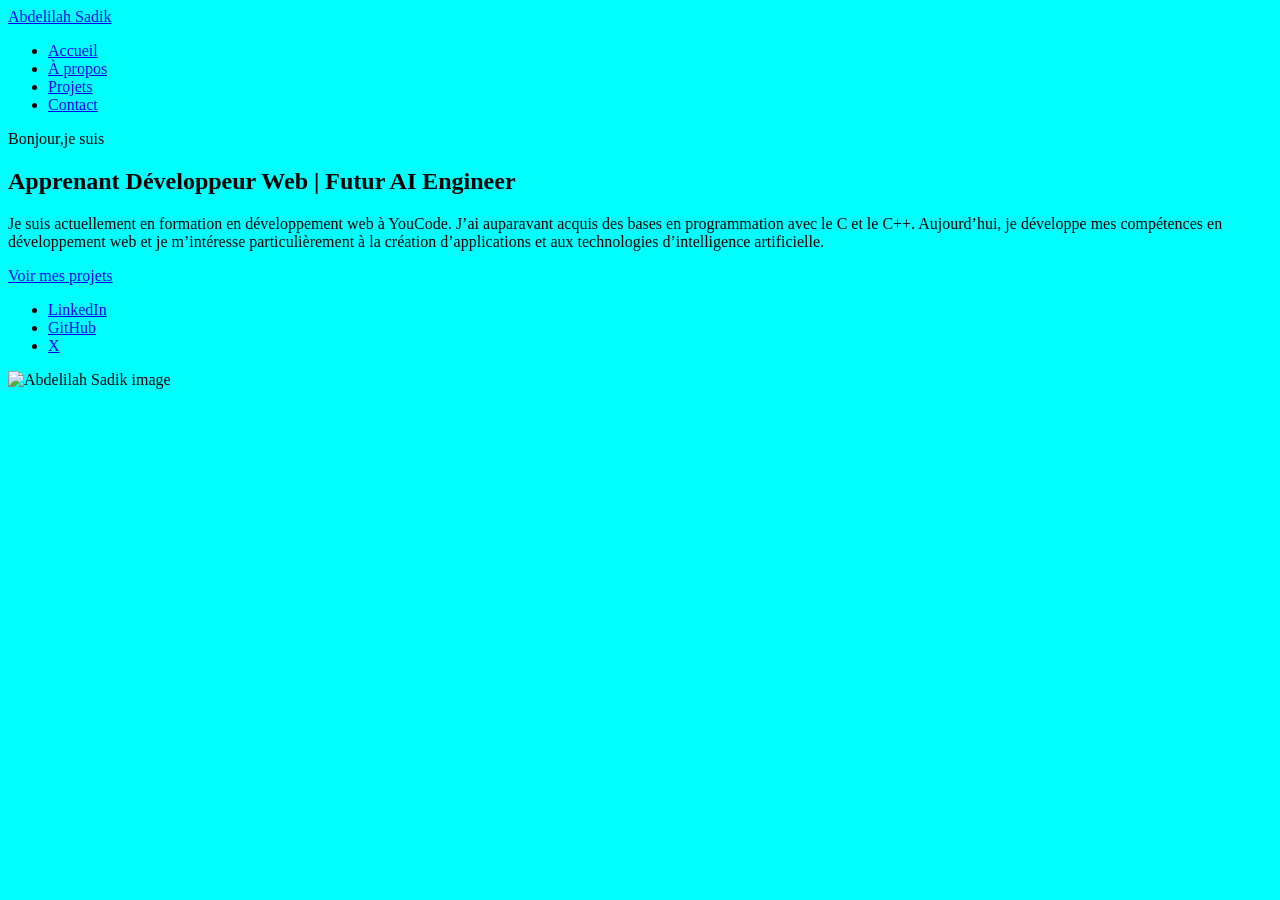
==== portfolio/index.html @ 769312db "new update" ====
<!DOCTYPE html>
<html lang="fr">

<head>
    <meta charset="UTF-8">
    <meta name="viewport" content="width=device-width, initial-scale=1.0">

    <meta name="description" content="Portfolio d'Abdelilah Sadik, apprenant développeur web et futur AI Engineer.">

    <title>Abdelilah Sadik — Portfolio</title>

    <link rel="preconnect" href="https://fonts.googleapis.com">
    <link rel="preconnect" href="https://fonts.gstatic.com" crossorigin>

    <link href="https://fonts.googleapis.com/css2?family=Inter:wght@400;600;700&display=swap" rel="stylesheet">

    <link rel="stylesheet" href="../css/style.css">
</head>

<body>
    <!-- ========== header ========== -->
    <header class="en-tete">
        <div class="conteneur">
            <a class="logo" href="index.html">Abdelilah Sadik</a>
            <nav aria-label="Navigation principale">
                <ul class="menu">
                    <li><a href="index.html">Accueil</a></li>
                    <li><a href="a-propos.html">À propos</a></li>
                    <li><a href="projets.html">Projets</a></li>
                    <li><a href="contact.html">Contact</a></li>
                </ul>
            </nav>
        </div>
    </header>
    <!-- ========== hero section ========== -->
    <main>
        <section class="hero">
            <div class="conteneur">
                <div class="hero__contenu">
                    <div class="hero__text">
                        <p class="surtitre"> Bonjour,je suis</p>
                        <h1>
                            Apprenant Développeur Web | Futur AI Engineer
                        </h1>
                        <p class="hero__description">
                            Je suis actuellement en formation en développement web à YouCode.
                            J’ai auparavant acquis des bases en programmation avec le C et le C++.
                            Aujourd’hui, je développe mes compétences en développement web
                            et je m’intéresse particulièrement à la création d’applications
                            et aux technologies d’intelligence artificielle.
                        </p>
                        <a class="bouton" href="projets.html">Voir mes projets</a>
                    </div>
                    <ul class="reseaux">
                        <li><a class="reseaux__lien" href="#" aria-label="LinkedIn">LinkedIn</a></li>
                        <li><a class="reseaux__lien" href="#" aria-label="GitHub">GitHub</a></li>
                        <li><a class="reseaux__lien" href="#" aria-label="X">X</a></li>
                    </ul>

                </div>
                <img class="hero__photo" src="images/avatar.svg" alt="Abdelilah Sadik image">

            </div>
        </section>
    </main>
</body>
---- css/style.css ----
body {
    background-color: cyan;
}
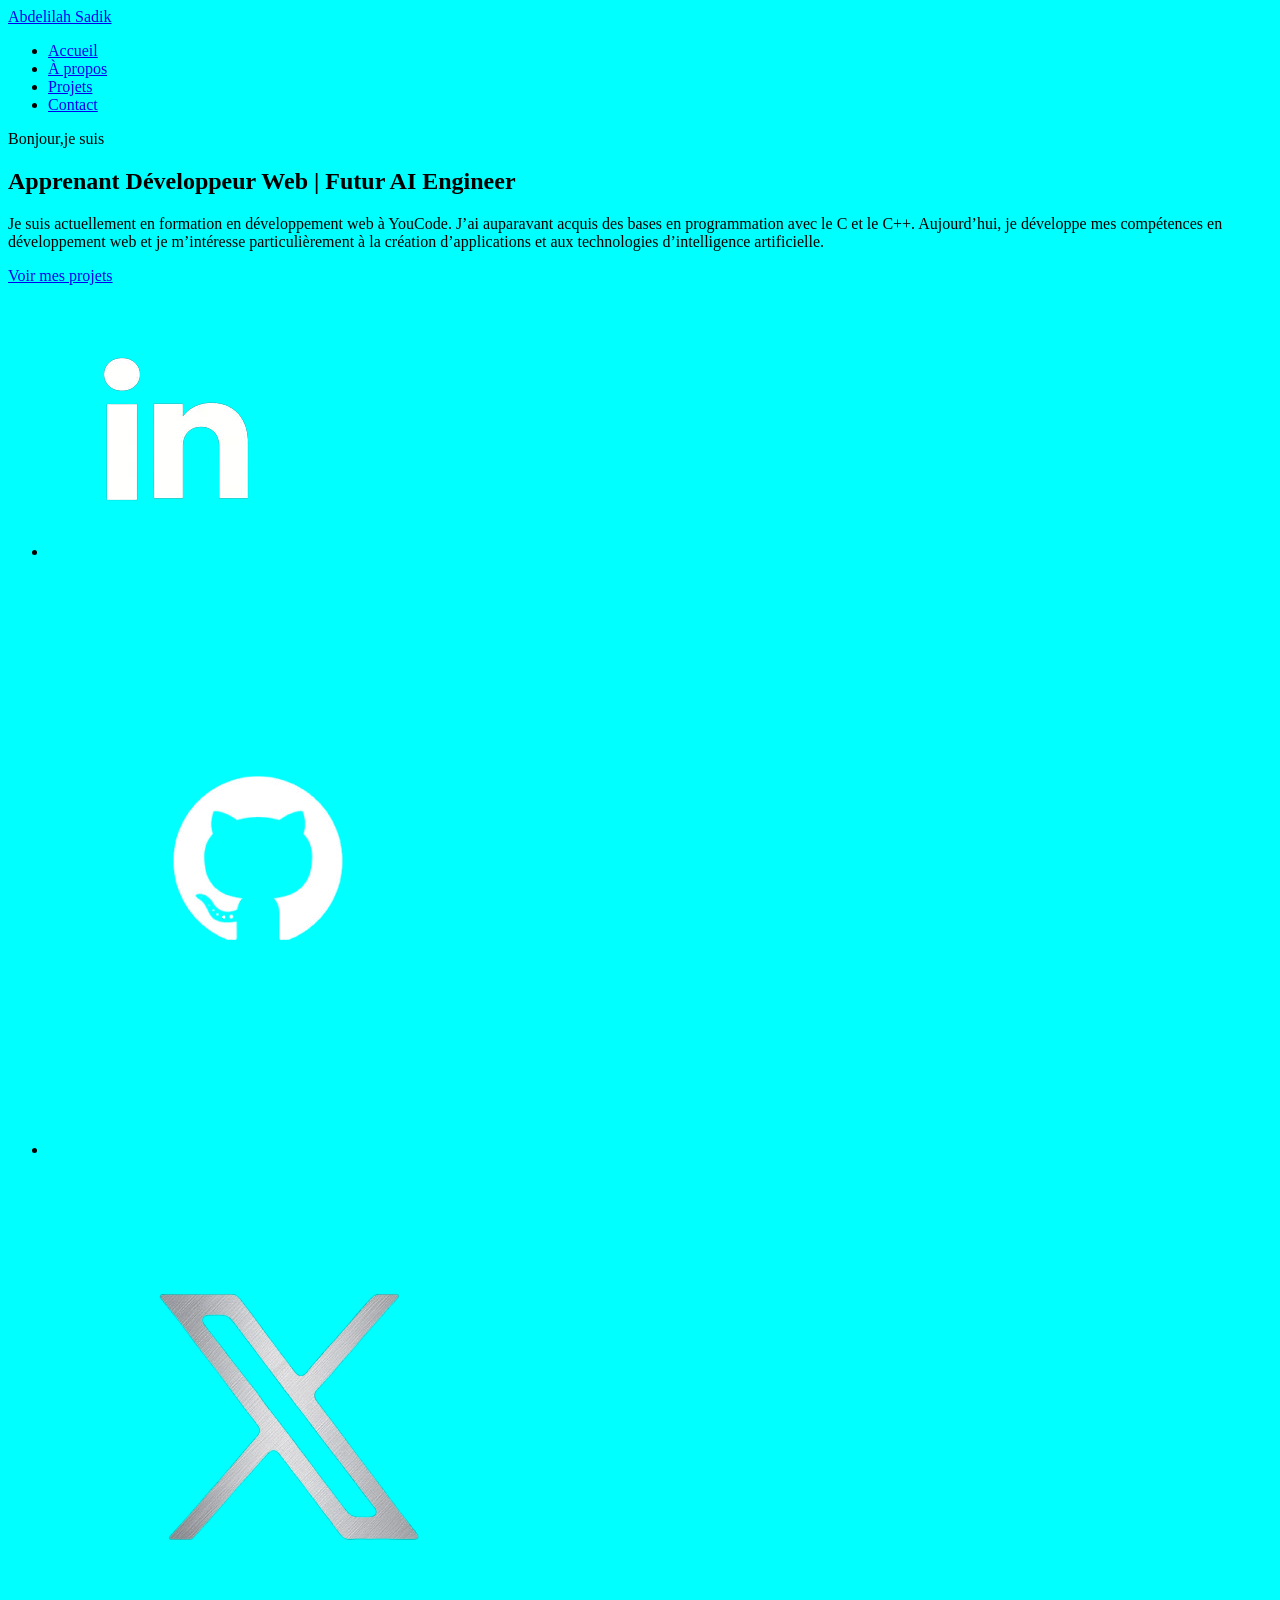
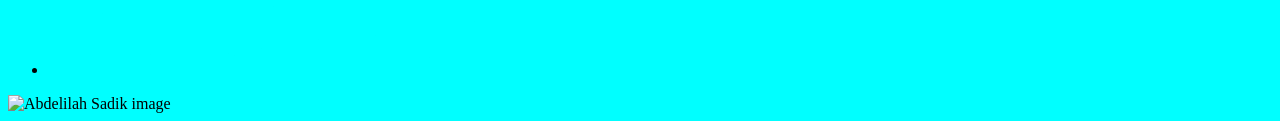
==== commit 65c4c1cc: "projets page html" ====
--- a/portfolio/index.html
+++ b/portfolio/index.html
@@ -52,9 +52,16 @@
                         <a class="bouton" href="projets.html">Voir mes projets</a>
                     </div>
                     <ul class="reseaux">
-                        <li><a class="reseaux__lien" href="#" aria-label="LinkedIn">LinkedIn</a></li>
-                        <li><a class="reseaux__lien" href="#" aria-label="GitHub">GitHub</a></li>
-                        <li><a class="reseaux__lien" href="#" aria-label="X">X</a></li>
+                        <li><a href="#" aria-label="LinkedIn">
+                                <img src="../images/7136971-removebg-preview.png" alt="">
+                            </a></li>
+                        <li><a href="#" aria-label="GitHub">
+                                <img src="../images/ccaa09637389a530ddffc288a41b0895-removebg-preview.png" alt="">
+                            </a></li>
+                        <li><a href="#" aria-label="X">
+                                <img src="../images/da9cc1f2e152683ddba2240817404977-removebg-preview.png" alt="">
+                            </a></li>
+
                     </ul>
 
                 </div>
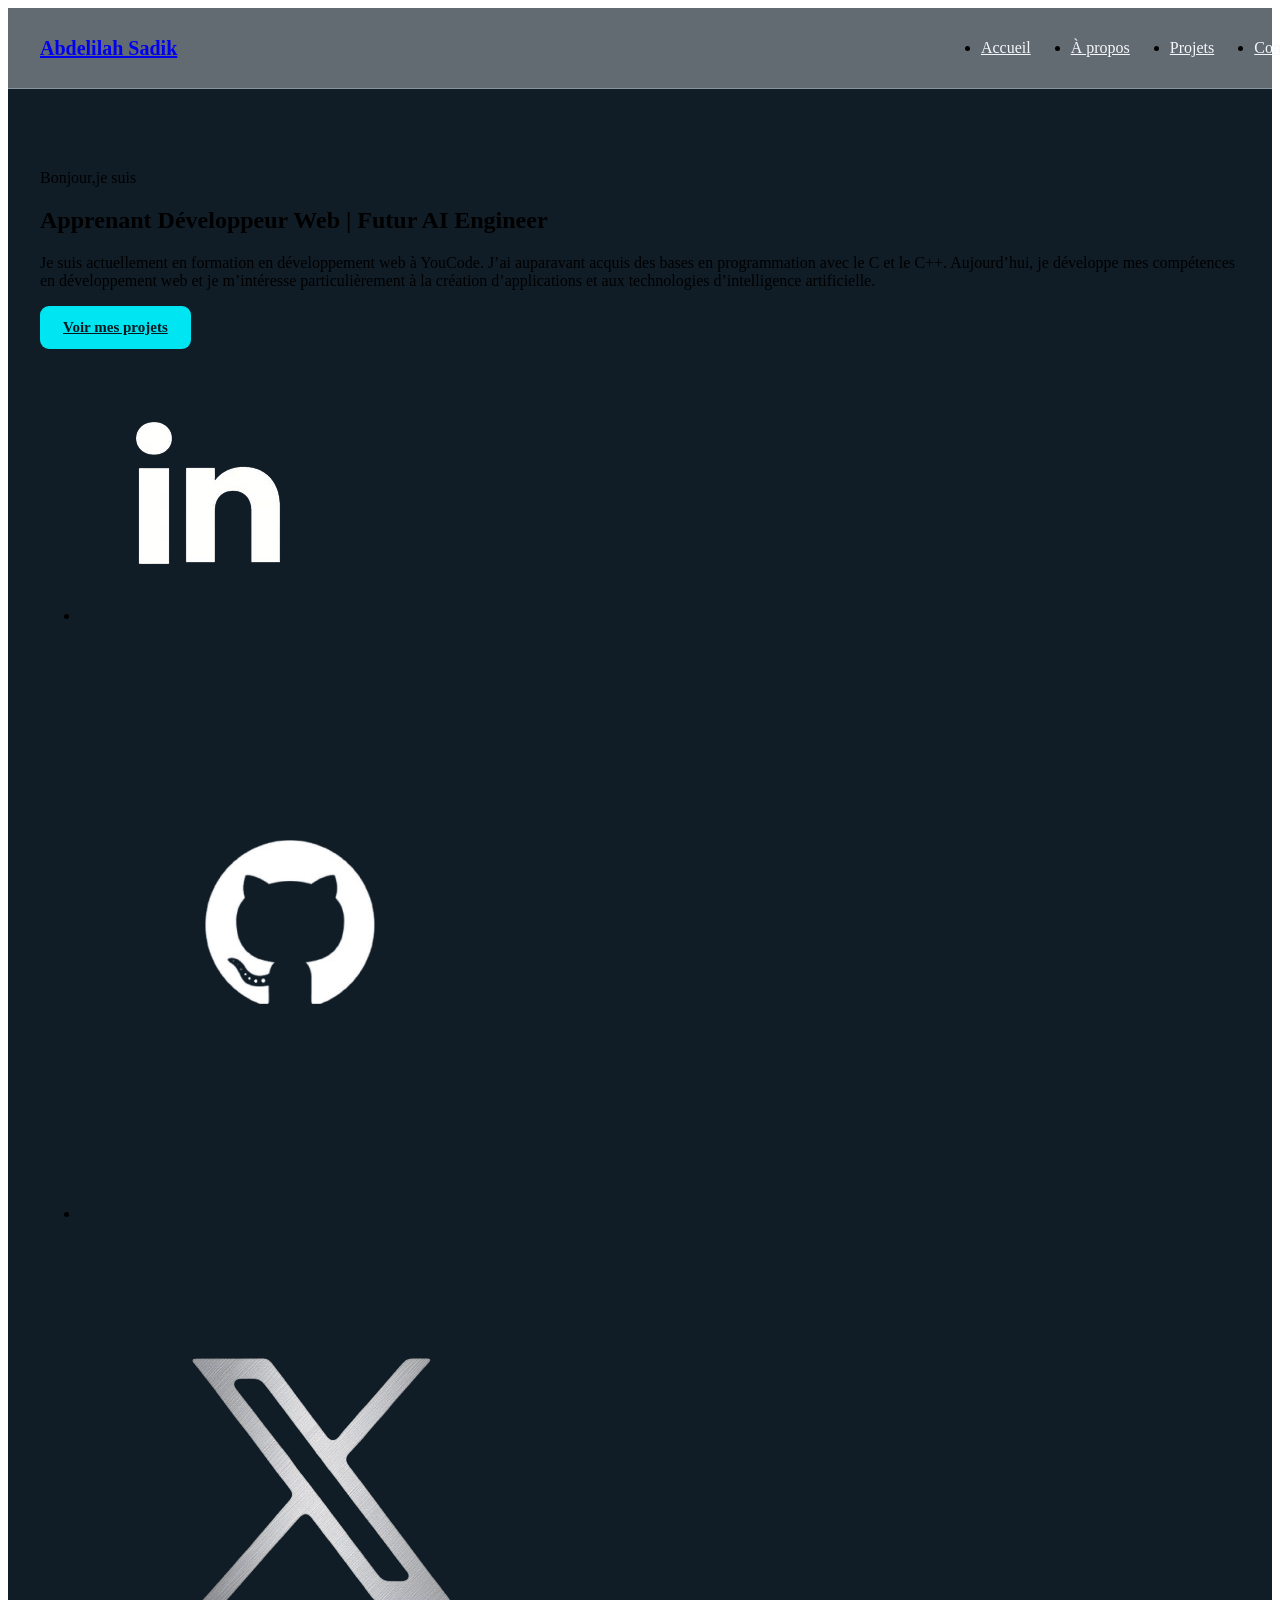
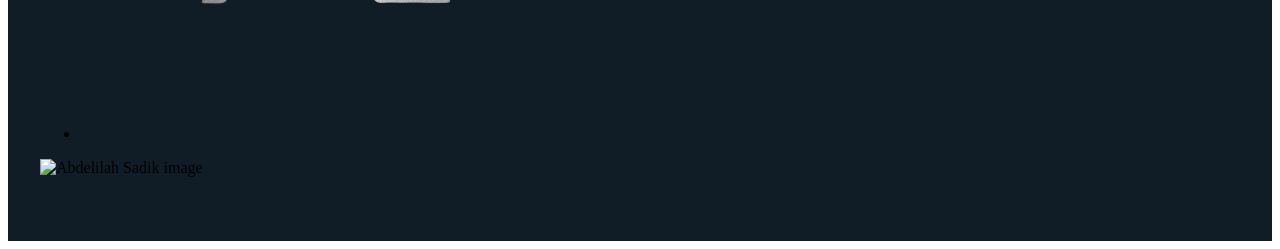
==== commit ed6e002a: "add contact.html" ====
--- a/portfolio/index.html
+++ b/portfolio/index.html
@@ -52,20 +52,20 @@
                         <a class="bouton" href="projets.html">Voir mes projets</a>
                     </div>
                     <ul class="reseaux">
-                        <li><a href="#" aria-label="LinkedIn">
+                        <li><a href="https://www.linkedin.com/in/abdelilah-sadik-879931271/?isSelfProfile=true" aria-label="LinkedIn">
                                 <img src="../images/7136971-removebg-preview.png" alt="">
                             </a></li>
-                        <li><a href="#" aria-label="GitHub">
+                        <li><a href="https://github.com/ZIDROXE?tab=repositories" aria-label="GitHub">
                                 <img src="../images/ccaa09637389a530ddffc288a41b0895-removebg-preview.png" alt="">
                             </a></li>
-                        <li><a href="#" aria-label="X">
+                        <li><a href="https://x.com/AbdelilaheSadik" aria-label="X">
                                 <img src="../images/da9cc1f2e152683ddba2240817404977-removebg-preview.png" alt="">
                             </a></li>
 
                     </ul>
 
                 </div>
-                <img class="hero__photo" src="images/avatar.svg" alt="Abdelilah Sadik image">
+                <img class="hero__photo" src="../images/Professional Headshot in Suit (1).png" alt="Abdelilah Sadik image">
 
             </div>
         </section>
--- a/css/style.css
+++ b/css/style.css
@@ -1,3 +1,215 @@
+
+/* =========================================
+   1. VARIABLES
+========================================= */
+
+:root {
+    --couleur-fond: #101d27;
+    --couleur-fond-clair: #20252f;
+    --couleur-carte: rgba(20, 35, 47, 0.82);
+    --couleur-texte: #f5f7fa;
+    --couleur-texte-doux: #c5d2df;
+    --couleur-principale: #00e5f2;
+    --couleur-bordure: #244454;
+
+    --police: "Inter", Arial, sans-serif;
+
+    --largeur-max: 1440px;
+    --rayon: 14px;
+}
+
+
+/* =========================================
+   2. RESET AND GLOBAL STYLES
+========================================= 
+
+*{
+    box-sizing: border-box;
+}
+
+html {
+    scroll-behavior: smooth;
+}
+
 body {
-    background-color: cyan;
-}+    margin: 0;
+    font-family: var(--police);
+    font-size: 16px;
+    line-height: 1.6;
+    color: var(--couleur-texte);
+    background-color: var(--couleur-fond);
+}
+
+h1,
+h2,
+h3,
+p {
+    margin-top: 0;
+}
+
+h1,
+h2,
+h3 {
+    line-height: 1.2;
+}
+
+p {
+    margin-bottom: 0;
+}
+
+ul {
+    margin: 0;
+    padding: 0;
+    list-style: none;
+}
+
+img {
+    display: block;
+    max-width: 100%;
+}
+
+a {
+    color: inherit;
+    text-decoration: none;
+}
+
+button,
+input,
+textarea {
+    font: inherit;
+}
+
+button,
+a {
+    -webkit-tap-highlight-color: transparent;
+}
+
+a:focus-visible,
+button:focus-visible,
+input:focus-visible,
+textarea:focus-visible {
+    outline: 3px solid var(--couleur-principale);
+    outline-offset: 4px;
+}
+
+
+/* =========================================
+   3. SHARED CONTAINER
+========================================= */
+
+.conteneur {
+    width: 100%;
+    max-width: var(--largeur-max);
+    margin: 0 auto;
+    padding: 0 32px;
+}
+
+
+/* =========================================
+   4. HEADER AND NAVIGATION
+========================================= */
+
+.en-tete {
+    position: relative;
+    z-index: 10;
+    border-bottom: 1px solid rgba(197, 210, 223, 0.4);
+    background-color: rgba(16, 29, 39, 0.65);
+}
+
+.en-tete__contenu,
+.en-tete .conteneur {
+    display: flex;
+    justify-content: space-between;
+    align-items: center;
+    gap: 24px;
+    min-height: 80px;
+}
+
+.logo {
+    flex-shrink: 0;
+    font-size: 20px;
+    font-weight: 700;
+}
+
+.menu {
+    display: flex;
+    align-items: center;
+    gap: 40px;
+}
+
+.menu a {
+    position: relative;
+    display: inline-block;
+    padding: 8px 0;
+    color: var(--couleur-texte);
+    transition: color 0.2s ease;
+}
+
+.menu a:hover,
+.menu a.active {
+    color: var(--couleur-principale);
+}
+
+.menu a.active::after {
+    position: absolute;
+    right: 0;
+    bottom: 0;
+    left: 0;
+    height: 2px;
+    background-color: var(--couleur-principale);
+    content: "";
+}
+
+
+/* =========================================
+   5. SHARED BUTTONS AND LINKS
+========================================= */
+
+.bouton {
+    display: inline-flex;
+    justify-content: center;
+    align-items: center;
+    gap: 10px;
+    padding: 12px 22px;
+    border: 1px solid transparent;
+    border-radius: 9px;
+    background-color: var(--couleur-principale);
+    color: #071820;
+    font-size: 15px;
+    font-weight: 700;
+    text-align: center;
+    cursor: pointer;
+    transition:
+        transform 0.2s ease,
+        box-shadow 0.2s ease;
+}
+
+.bouton:hover {
+    transform: translateY(-2px);
+    box-shadow: 0 5px 20px rgba(0, 229, 242, 0.2);
+}
+
+.lien {
+    color: var(--couleur-texte);
+    font-weight: 600;
+    transition: color 0.2s ease;
+}
+
+.lien:hover {
+    color: var(--couleur-principale);
+}
+
+
+/* =========================================
+   6. HOME PAGE — HERO
+========================================= */
+
+.hero {
+    display: flex;
+    align-items: center;
+    min-height: 600px;
+    padding: 64px 0;
+    background-color: var(--couleur-fond);
+}
+
+
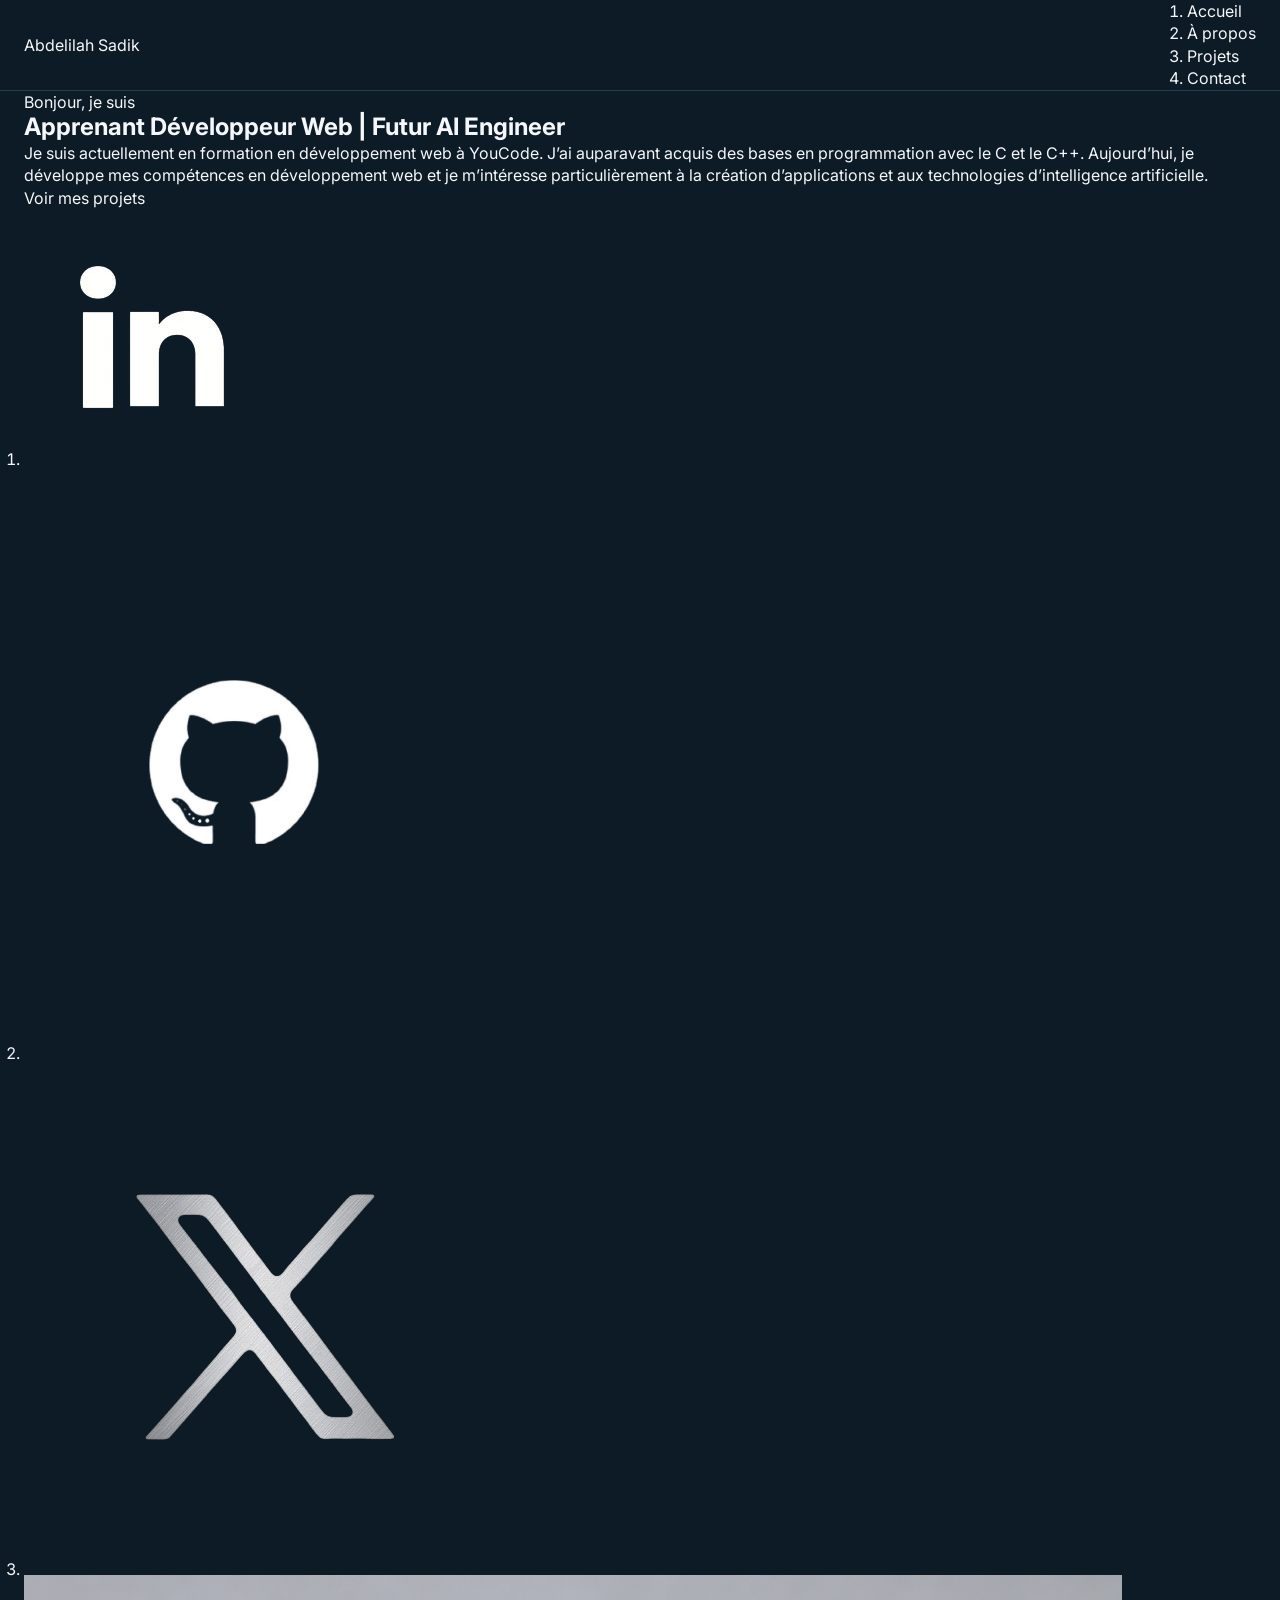
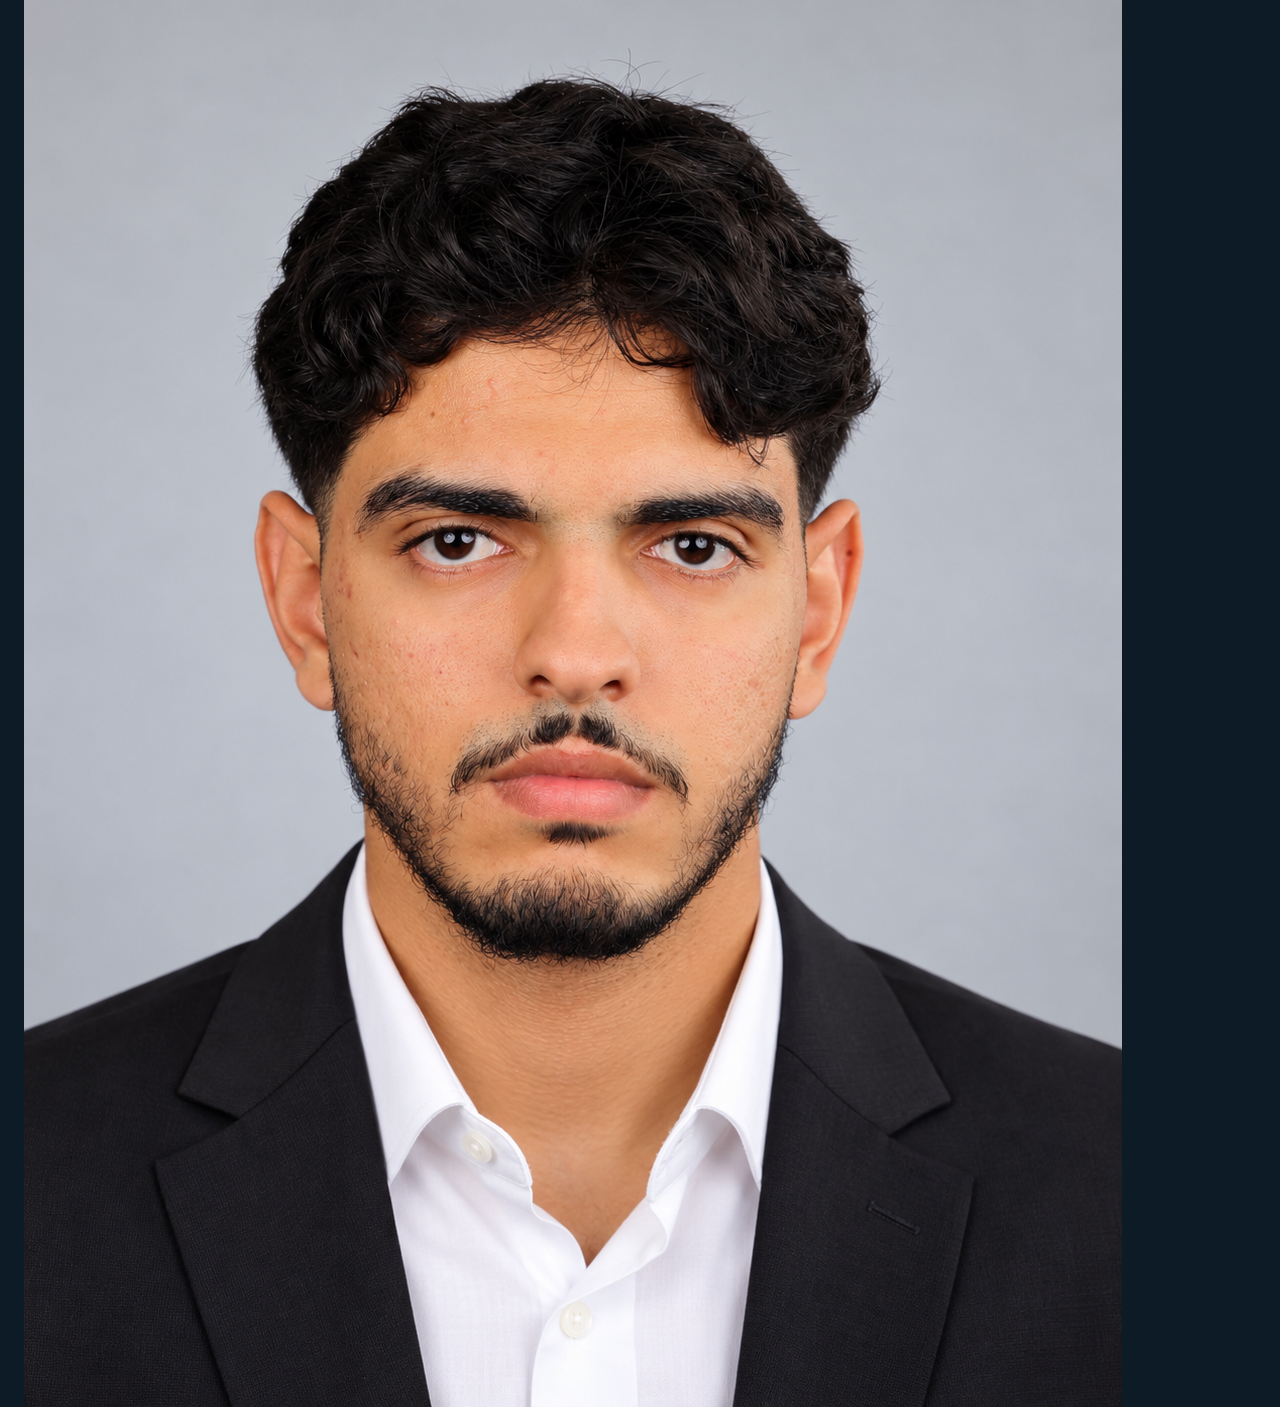
==== commit cab13e57: "add css style to base style and header and  navigation" ====
--- a/portfolio/index.html
+++ b/portfolio/index.html
@@ -38,7 +38,7 @@
             <div class="conteneur">
                 <div class="hero__contenu">
                     <div class="hero__text">
-                        <p class="surtitre"> Bonjour,je suis</p>
+                        <p class="surtitre"> Bonjour, je suis</p>
                         <h1>
                             Apprenant Développeur Web | Futur AI Engineer
                         </h1>
--- a/css/style.css
+++ b/css/style.css
@@ -1,76 +1,64 @@
-
-/* =========================================
+/* =================================
    1. VARIABLES
-========================================= */
+   ================================= */
 
 :root {
-    --couleur-fond: #101d27;
-    --couleur-fond-clair: #20252f;
-    --couleur-carte: rgba(20, 35, 47, 0.82);
-    --couleur-texte: #f5f7fa;
-    --couleur-texte-doux: #c5d2df;
-    --couleur-principale: #00e5f2;
-    --couleur-bordure: #244454;
+    --couleur-fond: #0d1b26;
+    --couleur-fond-carte: #102330;
+    --couleur-texte: #f5f7fb;
+    --couleur-texte-doux: #c5d3e2;
+    --couleur-principale: #00d9e8;
+    --couleur-bordure: #214151;
 
     --police: "Inter", Arial, sans-serif;
 
-    --largeur-max: 1440px;
+    --largeur-max: 1300px;
     --rayon: 14px;
 }
 
-
-/* =========================================
-   2. RESET AND GLOBAL STYLES
-========================================= 
-
-*{
+/* =================================
+   2. BASE STYLES
+   ================================= */
+* {
     box-sizing: border-box;
-}
-
-html {
-    scroll-behavior: smooth;
 }
 
 body {
     margin: 0;
     font-family: var(--police);
     font-size: 16px;
-    line-height: 1.6;
+    line-height: 1.4;
     color: var(--couleur-texte);
     background-color: var(--couleur-fond);
 }
 
 h1,
 h2,
-h3,
-p {
-    margin-top: 0;
-}
+h3 {
+    margin: 0;
+    line-height: 1.2;
 
-h1,
-h2,
-h3 {
-    line-height: 1.2;
 }
 
 p {
-    margin-bottom: 0;
+    margin: 0
 }
 
 ul {
     margin: 0;
     padding: 0;
-    list-style: none;
-}
-
-img {
-    display: block;
-    max-width: 100%;
+    list-style: nom;
 }
 
 a {
     color: inherit;
     text-decoration: none;
+}
+
+
+img {
+    display: block;
+    max-width: 100%;
 }
 
 button,
@@ -79,137 +67,21 @@
     font: inherit;
 }
 
-button,
-a {
-    -webkit-tap-highlight-color: transparent;
-}
-
-a:focus-visible,
-button:focus-visible,
-input:focus-visible,
-textarea:focus-visible {
-    outline: 3px solid var(--couleur-principale);
-    outline-offset: 4px;
-}
-
-
-/* =========================================
-   3. SHARED CONTAINER
-========================================= */
-
 .conteneur {
     width: 100%;
     max-width: var(--largeur-max);
     margin: 0 auto;
-    padding: 0 32px;
+    padding: 0 24px;
 }
-
-
-/* =========================================
-   4. HEADER AND NAVIGATION
-========================================= */
-
-.en-tete {
-    position: relative;
-    z-index: 10;
-    border-bottom: 1px solid rgba(197, 210, 223, 0.4);
-    background-color: rgba(16, 29, 39, 0.65);
+/* =================================
+   3. HEADER ET NAVIGATION
+   ================================= */
+.en-tete{
+    border-bottom: 1px solid var(--couleur-bordure)
 }
-
-.en-tete__contenu,
-.en-tete .conteneur {
-    display: flex;
+.en-tete .conteneur{
+    display:flex;
     justify-content: space-between;
     align-items: center;
-    gap: 24px;
-    min-height: 80px;
-}
-
-.logo {
-    flex-shrink: 0;
-    font-size: 20px;
-    font-weight: 700;
-}
-
-.menu {
-    display: flex;
-    align-items: center;
-    gap: 40px;
-}
-
-.menu a {
-    position: relative;
-    display: inline-block;
-    padding: 8px 0;
-    color: var(--couleur-texte);
-    transition: color 0.2s ease;
-}
-
-.menu a:hover,
-.menu a.active {
-    color: var(--couleur-principale);
-}
-
-.menu a.active::after {
-    position: absolute;
-    right: 0;
-    bottom: 0;
-    left: 0;
-    height: 2px;
-    background-color: var(--couleur-principale);
-    content: "";
-}
-
-
-/* =========================================
-   5. SHARED BUTTONS AND LINKS
-========================================= */
-
-.bouton {
-    display: inline-flex;
-    justify-content: center;
-    align-items: center;
-    gap: 10px;
-    padding: 12px 22px;
-    border: 1px solid transparent;
-    border-radius: 9px;
-    background-color: var(--couleur-principale);
-    color: #071820;
-    font-size: 15px;
-    font-weight: 700;
-    text-align: center;
-    cursor: pointer;
-    transition:
-        transform 0.2s ease,
-        box-shadow 0.2s ease;
-}
-
-.bouton:hover {
-    transform: translateY(-2px);
-    box-shadow: 0 5px 20px rgba(0, 229, 242, 0.2);
-}
-
-.lien {
-    color: var(--couleur-texte);
-    font-weight: 600;
-    transition: color 0.2s ease;
-}
-
-.lien:hover {
-    color: var(--couleur-principale);
-}
-
-
-/* =========================================
-   6. HOME PAGE — HERO
-========================================= */
-
-.hero {
-    display: flex;
-    align-items: center;
-    min-height: 600px;
-    padding: 64px 0;
-    background-color: var(--couleur-fond);
-}
-
-
+    min-height:72px;
+}
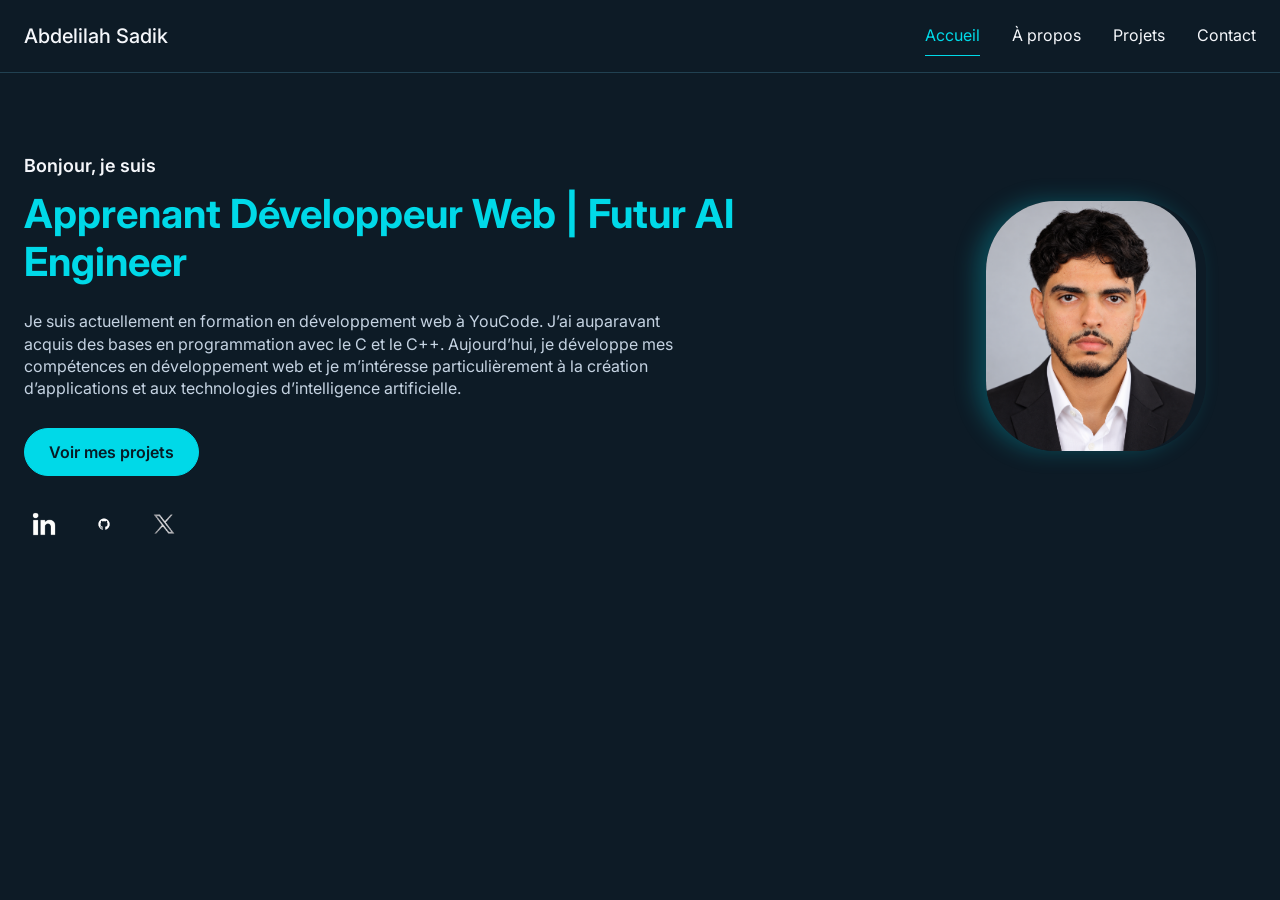
==== commit ca3ece93: "complete css (a propos et project et cantact pages" ====
--- a/portfolio/index.html
+++ b/portfolio/index.html
@@ -1,22 +1,16 @@
+
 <!DOCTYPE html>
 <html lang="fr">
-
 <head>
     <meta charset="UTF-8">
     <meta name="viewport" content="width=device-width, initial-scale=1.0">
-
     <meta name="description" content="Portfolio d'Abdelilah Sadik, apprenant développeur web et futur AI Engineer.">
-
     <title>Abdelilah Sadik — Portfolio</title>
-
     <link rel="preconnect" href="https://fonts.googleapis.com">
     <link rel="preconnect" href="https://fonts.gstatic.com" crossorigin>
-
     <link href="https://fonts.googleapis.com/css2?family=Inter:wght@400;600;700&display=swap" rel="stylesheet">
-
     <link rel="stylesheet" href="../css/style.css">
 </head>
-
 <body>
     <!-- ========== header ========== -->
     <header class="en-tete">
@@ -24,7 +18,7 @@
             <a class="logo" href="index.html">Abdelilah Sadik</a>
             <nav aria-label="Navigation principale">
                 <ul class="menu">
-                    <li><a href="index.html">Accueil</a></li>
+                    <li><a href="index.html" aria-current="page">Accueil</a></li>
                     <li><a href="a-propos.html">À propos</a></li>
                     <li><a href="projets.html">Projets</a></li>
                     <li><a href="contact.html">Contact</a></li>
@@ -32,16 +26,15 @@
             </nav>
         </div>
     </header>
+
     <!-- ========== hero section ========== -->
     <main>
         <section class="hero">
             <div class="conteneur">
                 <div class="hero__contenu">
                     <div class="hero__text">
-                        <p class="surtitre"> Bonjour, je suis</p>
-                        <h1>
-                            Apprenant Développeur Web | Futur AI Engineer
-                        </h1>
+                        <p class="surtitre">Bonjour, je suis</p>
+                        <h1>Apprenant Développeur Web | Futur AI Engineer</h1>
                         <p class="hero__description">
                             Je suis actuellement en formation en développement web à YouCode.
                             J’ai auparavant acquis des bases en programmation avec le C et le C++.
@@ -50,24 +43,22 @@
                             et aux technologies d’intelligence artificielle.
                         </p>
                         <a class="bouton" href="projets.html">Voir mes projets</a>
-                    </div>
-                    <ul class="reseaux">
-                        <li><a href="https://www.linkedin.com/in/abdelilah-sadik-879931271/?isSelfProfile=true" aria-label="LinkedIn">
+                        <ul class="reseaux">
+                            <li><a href="https://www.linkedin.com/in/abdelilah-sadik-879931271/?isSelfProfile=true" aria-label="LinkedIn">
                                 <img src="../images/7136971-removebg-preview.png" alt="">
                             </a></li>
-                        <li><a href="https://github.com/ZIDROXE?tab=repositories" aria-label="GitHub">
+                            <li><a href="https://github.com/ZIDROXE?tab=repositories" aria-label="GitHub">
                                 <img src="../images/ccaa09637389a530ddffc288a41b0895-removebg-preview.png" alt="">
                             </a></li>
-                        <li><a href="https://x.com/AbdelilaheSadik" aria-label="X">
+                            <li><a href="https://x.com/AbdelilaheSadik" aria-label="X">
                                 <img src="../images/da9cc1f2e152683ddba2240817404977-removebg-preview.png" alt="">
                             </a></li>
-
-                    </ul>
-
+                        </ul>
+                    </div>
+                    <img class="hero__photo" src="../images/Professional Headshot in Suit (1).png" alt="Abdelilah Sadik image" width="280" height="280">
                 </div>
-                <img class="hero__photo" src="../images/Professional Headshot in Suit (1).png" alt="Abdelilah Sadik image">
-
             </div>
         </section>
     </main>
-</body>+</body>
+</html>
--- a/css/style.css
+++ b/css/style.css
@@ -13,7 +13,7 @@
     --police: "Inter", Arial, sans-serif;
 
     --largeur-max: 1300px;
-    --rayon: 14px;
+    --rayon: 45px;
 }
 
 /* =================================
@@ -84,4 +84,737 @@
     justify-content: space-between;
     align-items: center;
     min-height:72px;
-}+    gap:24px;
+}
+.logo {
+    font-size: 20px;
+    font-weight: 500;
+    white-space: nowrap;
+}
+.menu {
+    display: flex;
+    align-items: center;
+    gap: 32px;
+    list-style:none;
+}
+
+.menu a {
+    display: inline-block;
+    padding: 8px 0;
+    border-bottom: 1.5px solid transparent;
+    font-size: 16px;
+    color: var(--couleur-texte);
+}
+
+.menu a[aria-current="page"] {
+    color: var(--couleur-principale);
+    border-bottom-color: var(--couleur-principale);
+}
+
+/* =================================
+   4. PAGE ACCUEIL — HERO
+   ================================= */
+
+.hero {
+    margin: 80px 0;
+}
+
+.hero__contenu {
+    display: flex;
+    justify-content: space-between;
+    align-items: center;
+    gap: 32px;
+}
+
+.hero__text {
+    flex: 1;
+    min-width: 0;
+    max-width: 800px;
+}
+
+.hero__photo {
+    width: 220px;
+    height: 250px;
+    object-fit: cover;
+    border-radius: 70px;
+    box-shadow: -10px 0 22px rgba(0, 217, 232, 0.25);
+    margin-right:50px;
+    padding-right: 10px;
+    margin-bottom: 50px;
+}
+
+/* Texte de présentation */
+
+.surtitre {
+    margin-bottom: 12px;
+    font-size: 18px;
+    font-weight: 600;
+}
+
+.hero h1 {
+    margin-bottom: 24px;
+    font-size: 40px;
+    overflow-wrap: break-word;
+    color: var(--couleur-principale);
+}
+
+.hero__description {
+    max-width: 650px;
+    color: var(--couleur-texte-doux);
+}
+
+/* Bouton principal */
+
+.bouton {
+    display: inline-block;
+    margin-top: 28px;
+    padding: 12px 24px;
+    border: 1px solid var(--couleur-principale);
+    border-radius: 33px;
+    font-size: 16px;
+    font-weight: 600;
+    color: #071b25;
+    background-color: var(--couleur-principale);
+    text-align: center;
+}
+
+/* Réseaux sociaux */
+
+.hero .reseaux {
+    display: flex;
+    align-items: center;
+    gap: 20px;
+    margin-top: 28px;
+    padding: 0;
+    list-style: none;
+}
+
+.reseaux li {
+    list-style: none;
+}
+
+.reseaux a {
+    display: inline-flex;
+    align-items: center;
+}
+
+.reseaux img {
+    width: 40px;
+    height: 40px;
+    object-fit: contain;
+}
+
+/* =================================
+   5. PAGE À PROPOS
+   ================================= */
+
+/* Introduction */
+
+.about-intro {
+    padding: 50px 0 30px;
+    text-align: center;
+}
+
+.about-intro h1 {
+    margin-bottom: 12px;
+    font-size: 36px;
+}
+
+.about-intro p {
+    color: var(--couleur-texte-doux);
+}
+
+/* Parcours */
+
+.parcours {
+    padding: 30px 0;
+}
+
+.parcours__contenu {
+    display: flex;
+    align-items: center;
+    gap: 32px;
+}
+
+.parcours__photo {
+    width: 200px;
+    height: 200px;
+    object-fit: cover;
+    border-radius: 24px;
+}
+
+.parcours__texte {
+    flex: 1;
+    padding: 24px;
+    border: 1px solid var(--couleur-bordure);
+    border-radius: var(--rayon);
+    background-color: var(--couleur-fond-carte);
+}
+
+.parcours__titre {
+    margin-bottom: 16px;
+}
+
+.parcours__titre h2 {
+    font-size: 24px;
+}
+
+.parcours__icons img {
+    width: 28px;
+    height: 28px;
+    object-fit: contain;
+}
+
+.parcours__texte p {
+    margin-bottom: 12px;
+    color: var(--couleur-texte-doux);
+}
+
+/* Compétences */
+
+.competence {
+    padding: 40px 0;
+}
+
+.competence__titre {
+    margin-bottom: 30px;
+    text-align: center;
+}
+
+.competence__titre h2 {
+    margin-bottom: 10px;
+    font-size: 28px;
+}
+
+.competence__titre p {
+    color: var(--couleur-texte-doux);
+}
+
+.competence__titre img {
+    width: 36px;
+    height: 36px;
+    margin: 0 auto 12px;
+    object-fit: contain;
+}
+
+.competence_list {
+    display: flex;
+    justify-content: center;
+    align-items: center;
+    gap: 24px;
+}
+
+.competence_list li {
+    display: flex;
+    align-items: center;
+    justify-content: center;
+    width: 80px;
+    height: 80px;
+    border: 1px solid var(--couleur-bordure);
+    border-radius: 16px;
+    background-color: var(--couleur-fond-carte);
+}
+
+.competence_list img {
+    width: 48px;
+    height: 48px;
+    object-fit: contain;
+}
+
+/* Objectifs */
+
+.objectif {
+    margin: 30px 0 60px;
+    padding: 28px;
+    border: 1px solid var(--couleur-bordure);
+    border-radius: var(--rayon);
+    background-color: var(--couleur-fond-carte);
+}
+
+.objectif__titre {
+    margin-bottom: 16px;
+}
+
+.objectif__titre h2 {
+    font-size: 24px;
+}
+
+.objectif__icon img {
+    width: 32px;
+    height: 32px;
+    object-fit: contain;
+}
+
+.objectif p {
+    margin-bottom: 12px;
+    color: var(--couleur-texte-doux);
+}
+
+/* =================================
+   5. PAGE PROJETS
+   ================================= */
+
+/* Introduction */
+
+.projets-intro {
+    padding: 50px 0 40px;
+    text-align: center;
+}
+
+.projets-intro__badge {
+    display: inline-block;
+    margin-bottom: 16px;
+    padding: 6px 16px;
+    border: 1px solid var(--couleur-bordure);
+    border-radius: 24px;
+    color: var(--couleur-principale);
+}
+
+.projets-intro h1 {
+    margin-bottom: 16px;
+    font-size: 42px;
+}
+
+.projets-intro p {
+    max-width: 650px;
+    margin: 0 auto;
+    color: var(--couleur-texte-doux);
+}
+
+/* Liste des projets */
+
+.projets-section {
+    padding: 20px 0 60px;
+}
+
+.projets__liste {
+    display: grid;
+    grid-template-columns: repeat(2, minmax(0, 1fr));
+    gap: 24px;
+}
+
+.projet {
+    display: flex;
+    align-items: center;
+    gap: 20px;
+    padding: 20px;
+    border: 1px solid var(--couleur-bordure);
+    border-radius: var(--rayon);
+    background-color: var(--couleur-fond-carte);
+}
+
+.projet__image {
+    width: 45%;
+    min-width: 0;
+    height: 200px;
+    object-fit: cover;
+    border-radius: 10px;
+}
+
+.projet__texte {
+    flex: 1;
+    min-width: 0;
+}
+
+.projet__texte h2 {
+    margin-bottom: 12px;
+    font-size: 22px;
+}
+
+.projet__texte p {
+    margin-bottom: 16px;
+    color: var(--couleur-texte-doux);
+}
+
+.technologies {
+    display: flex;
+    flex-wrap: wrap;
+    gap: 8px;
+    margin-bottom: 20px;
+}
+
+.technologies li {
+    padding: 5px 10px;
+    border-radius: 20px;
+    font-size: 13px;
+    background-color: #1b3949;
+    color: var(--couleur-texte);
+    list-style: none;
+   
+}
+
+.projet__texte .bouton {
+    margin-top: 0;
+    margin-right: 8px;
+}
+
+.projet__texte .lien {
+    display: inline-flex;
+    align-items: center;
+    gap: 8px;
+    color: var(--couleur-texte);
+}
+
+.projet__texte .lien img {
+    width: 30px;
+    height: 30px;
+    object-fit: contain;
+}
+
+
+/* =================================
+   6. PAGE À PROPOS
+   ================================= */
+
+/* Introduction */
+
+.about-intro {
+    padding: 50px 0 30px;
+    text-align: center;
+}
+
+.about-intro h1 {
+    margin-bottom: 12px;
+    font-size: 36px;
+}
+
+.about-intro p {
+    color: var(--couleur-texte-doux);
+}
+
+/* Parcours */
+
+.parcours {
+    padding: 30px 0;
+}
+
+.parcours__contenu {
+    display: flex;
+    align-items: center;
+    gap: 32px;
+}
+
+.parcours__photo {
+    width: 200px;
+    height: 200px;
+    object-fit: cover;
+    border-radius: 24px;
+}
+
+.parcours__texte {
+    flex: 1;
+    padding: 24px;
+    border: 1px solid var(--couleur-bordure);
+    border-radius: var(--rayon);
+    background-color: var(--couleur-fond-carte);
+}
+
+.parcours__titre {
+    margin-bottom: 16px;
+}
+
+.parcours__titre h2 {
+    font-size: 24px;
+}
+
+.parcours__icons img {
+    width: 28px;
+    height: 28px;
+    object-fit: contain;
+}
+
+.parcours__texte p {
+    margin-bottom: 12px;
+    color: var(--couleur-texte-doux);
+}
+
+/* Compétences */
+
+.competence {
+    padding: 40px 0;
+}
+
+.competence__titre {
+    margin-bottom: 30px;
+    text-align: center;
+}
+
+.competence__titre h2 {
+    margin-bottom: 10px;
+    font-size: 28px;
+}
+
+.competence__titre p {
+    color: var(--couleur-texte-doux);
+}
+
+.competence__titre img {
+    width: 36px;
+    height: 36px;
+    margin: 0 auto 12px;
+    object-fit: contain;
+}
+
+.competence_list {
+    display: flex;
+    justify-content: center;
+    align-items: center;
+    gap: 24px;
+}
+
+.competence_list li {
+    display: flex;
+    align-items: center;
+    justify-content: center;
+    width: 80px;
+    height: 80px;
+    border: 1px solid var(--couleur-bordure);
+    border-radius: 16px;
+    background-color: var(--couleur-fond-carte);
+}
+
+.competence_list img {
+    width: 48px;
+    height: 48px;
+    object-fit: contain;
+}
+
+/* Objectifs */
+
+.objectif {
+    margin: 30px 0 60px;
+    padding: 28px;
+    border: 1px solid var(--couleur-bordure);
+    border-radius: var(--rayon);
+    background-color: var(--couleur-fond-carte);
+}
+
+.objectif__titre {
+    margin-bottom: 16px;
+}
+
+.objectif__titre h2 {
+    font-size: 24px;
+}
+
+.objectif__icon img {
+    width: 32px;
+    height: 32px;
+    object-fit: contain;
+}
+
+.objectif p {
+    margin-bottom: 12px;
+    color: var(--couleur-texte-doux);
+}
+
+/* =================================
+   7. PAGE CONTACT
+   ================================= */
+
+/* Introduction */
+
+.contact__intro {
+    padding: 30px 0 30px;
+    text-align: center;
+}
+
+.contact__badge {
+    display: inline-flex;
+    align-items: center;
+    gap: 8px;
+    margin-bottom: 16px;
+    padding: 6px 16px;
+    border: 1px solid var(--couleur-bordure);
+    border-radius: 24px;
+    color: var(--couleur-principale);
+}
+
+.contact__badge img {
+    width: 18px;
+    height: 18px;
+    object-fit: contain;
+}
+
+.contact__intro h1 {
+    margin-bottom: 12px;
+    font-size: 42px;
+}
+
+.contact__intro p {
+    max-width: 700px;
+    margin: 0 auto;
+    color: var(--couleur-texte-doux);
+}
+
+/* Informations et formulaire */
+
+.contact__content {
+    padding: 10px 0 50px;
+}
+
+.contact__content > .conteneur {
+    display: flex;
+    align-items: stretch;
+    gap: 24px;
+}
+
+.contact-info,
+.contact_form {
+    flex: 1;
+    min-width: 0;
+    padding: 28px;
+    border: 1px solid var(--couleur-bordure);
+    border-radius: var(--rayon);
+    background-color: var(--couleur-fond-carte);
+}
+
+.contact-info h2,
+.contact_form h2 {
+    margin-bottom: 12px;
+    font-size: 26px;
+}
+
+.contact-info > p,
+.contact_form > p {
+    margin-bottom: 24px;
+    color: var(--couleur-texte-doux);
+}
+
+/* Éléments de contact */
+
+.contact-info__item {
+    display: flex;
+    align-items: center;
+    gap: 16px;
+    margin-bottom: 18px;
+}
+
+.contact-info__icon {
+    display: flex;
+    align-items: center;
+    justify-content: center;
+    flex-shrink: 0;
+    width: 52px;
+    height: 52px;
+    border: 1px solid var(--couleur-principale);
+    border-radius: 50%;
+}
+
+.contact-info__icon img {
+    width: 26px;
+    height: 26px;
+    object-fit: contain;
+}
+
+.contact-info__item h3 {
+    margin-bottom: 4px;
+    font-size: 17px;
+}
+
+.contact-info__item p,
+.contact-info__item a {
+    color: var(--couleur-texte-doux);
+}
+
+/* Réseaux de contact */
+
+.contact-info__socials {
+    margin-top: 24px;
+    padding-top: 20px;
+    border-top: 1px solid var(--couleur-bordure);
+}
+
+.contact-info__socials h3 {
+    margin-bottom: 16px;
+    font-size: 20px;
+}
+
+.contact-info__socials .reseaux {
+    display: flex;
+    align-items: center;
+    gap: 16px;
+}
+
+/* Formulaire */
+
+.formulaire {
+    width: 100%;
+}
+
+.formulaire__champ {
+    margin-bottom: 18px;
+}
+
+.formulaire label {
+    display: block;
+    margin-bottom: 6px;
+    font-size: 15px;
+    font-weight: 600;
+}
+
+.formulaire input,
+.formulaire textarea {
+    display: block;
+    width: 100%;
+    padding: 12px 14px;
+    border: 1px solid var(--couleur-bordure);
+    border-radius: 8px;
+    font-family: var(--police);
+    font-size: 15px;
+    color: var(--couleur-texte);
+    background-color: var(--couleur-fond);
+}
+
+.formulaire textarea {
+    min-height: 120px;
+    resize: vertical;
+}
+
+.formulaire input::placeholder,
+.formulaire textarea::placeholder {
+    color: #94a9bb;
+}
+
+.formulaire .bouton {
+    margin-top: 0;
+    cursor: pointer;
+}
+
+/* =================================
+   8. FOOTER
+   ================================= */
+
+.pied {
+    padding: 24px 0;
+    border-top: 1px solid var(--couleur-bordure);
+}
+
+.footer__contenu {
+    display: flex;
+    justify-content: space-between;
+    align-items: center;
+    gap: 24px;
+}
+
+.footer__contenu p:first-child {
+    margin-bottom: 4px;
+    font-size: 18px;
+    font-weight: 700;
+}
+
+.footer__contenu p:last-child {
+    color: var(--couleur-texte-doux);
+}
+
+.pied .reseaux {
+    display: flex;
+    align-items: center;
+    gap: 20px;
+}
+
+.pied .reseaux img {
+    width: 33px;
+    height: 33px;
+    object-fit: contain;
+}
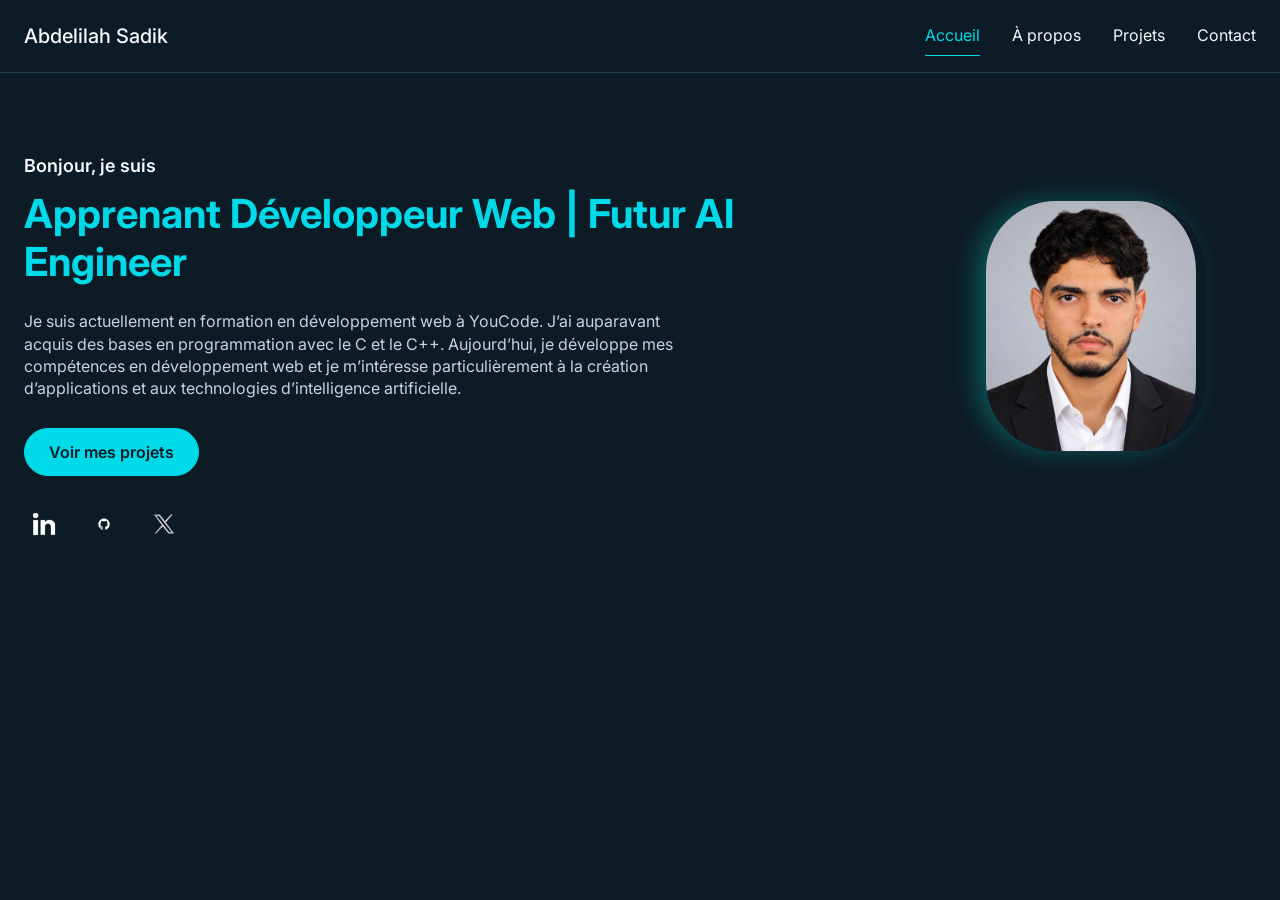
==== commit 25fafd0f: "css" ====
--- a/portfolio/index.html
+++ b/portfolio/index.html
@@ -26,7 +26,6 @@
             </nav>
         </div>
     </header>
-
     <!-- ========== hero section ========== -->
     <main>
         <section class="hero">
--- a/css/style.css
+++ b/css/style.css
@@ -47,7 +47,7 @@
 ul {
     margin: 0;
     padding: 0;
-    list-style: nom;
+    list-style: none;
 }
 
 a {
@@ -137,7 +137,7 @@
     height: 250px;
     object-fit: cover;
     border-radius: 70px;
-    box-shadow: -10px 0 22px rgba(0, 217, 232, 0.25);
+    box-shadow: -10px 0 24px rgba(0, 555, 232, 0.25);
     margin-right:50px;
     padding-right: 10px;
     margin-bottom: 50px;
@@ -218,6 +218,7 @@
 .about-intro h1 {
     margin-bottom: 12px;
     font-size: 36px;
+    color: var(--couleur-principale);
 }
 
 .about-intro p {
@@ -239,7 +240,9 @@
 .parcours__photo {
     width: 200px;
     height: 200px;
+    padding-left: 6px;
     object-fit: cover;
+     box-shadow: 10px 0 24px rgba(0, 555, 232, 0.25);
     border-radius: 24px;
 }
 
@@ -373,6 +376,7 @@
 .projets-intro h1 {
     margin-bottom: 16px;
     font-size: 42px;
+    color: var(--couleur-principale);
 }
 
 .projets-intro p {
@@ -461,160 +465,12 @@
     object-fit: contain;
 }
 
-
-/* =================================
-   6. PAGE À PROPOS
-   ================================= */
-
+/* =================================
+   7. PAGE CONTACT
+   ================================= */
 /* Introduction */
 
-.about-intro {
-    padding: 50px 0 30px;
-    text-align: center;
-}
-
-.about-intro h1 {
-    margin-bottom: 12px;
-    font-size: 36px;
-}
-
-.about-intro p {
-    color: var(--couleur-texte-doux);
-}
-
-/* Parcours */
-
-.parcours {
-    padding: 30px 0;
-}
-
-.parcours__contenu {
-    display: flex;
-    align-items: center;
-    gap: 32px;
-}
-
-.parcours__photo {
-    width: 200px;
-    height: 200px;
-    object-fit: cover;
-    border-radius: 24px;
-}
-
-.parcours__texte {
-    flex: 1;
-    padding: 24px;
-    border: 1px solid var(--couleur-bordure);
-    border-radius: var(--rayon);
-    background-color: var(--couleur-fond-carte);
-}
-
-.parcours__titre {
-    margin-bottom: 16px;
-}
-
-.parcours__titre h2 {
-    font-size: 24px;
-}
-
-.parcours__icons img {
-    width: 28px;
-    height: 28px;
-    object-fit: contain;
-}
-
-.parcours__texte p {
-    margin-bottom: 12px;
-    color: var(--couleur-texte-doux);
-}
-
-/* Compétences */
-
-.competence {
-    padding: 40px 0;
-}
-
-.competence__titre {
-    margin-bottom: 30px;
-    text-align: center;
-}
-
-.competence__titre h2 {
-    margin-bottom: 10px;
-    font-size: 28px;
-}
-
-.competence__titre p {
-    color: var(--couleur-texte-doux);
-}
-
-.competence__titre img {
-    width: 36px;
-    height: 36px;
-    margin: 0 auto 12px;
-    object-fit: contain;
-}
-
-.competence_list {
-    display: flex;
-    justify-content: center;
-    align-items: center;
-    gap: 24px;
-}
-
-.competence_list li {
-    display: flex;
-    align-items: center;
-    justify-content: center;
-    width: 80px;
-    height: 80px;
-    border: 1px solid var(--couleur-bordure);
-    border-radius: 16px;
-    background-color: var(--couleur-fond-carte);
-}
-
-.competence_list img {
-    width: 48px;
-    height: 48px;
-    object-fit: contain;
-}
-
-/* Objectifs */
-
-.objectif {
-    margin: 30px 0 60px;
-    padding: 28px;
-    border: 1px solid var(--couleur-bordure);
-    border-radius: var(--rayon);
-    background-color: var(--couleur-fond-carte);
-}
-
-.objectif__titre {
-    margin-bottom: 16px;
-}
-
-.objectif__titre h2 {
-    font-size: 24px;
-}
-
-.objectif__icon img {
-    width: 32px;
-    height: 32px;
-    object-fit: contain;
-}
-
-.objectif p {
-    margin-bottom: 12px;
-    color: var(--couleur-texte-doux);
-}
-
-/* =================================
-   7. PAGE CONTACT
-   ================================= */
-
-/* Introduction */
-
-.contact__intro {
+/*.contact__intro {
     padding: 30px 0 30px;
     text-align: center;
 }
@@ -639,6 +495,8 @@
 .contact__intro h1 {
     margin-bottom: 12px;
     font-size: 42px;
+    color: var(--couleur-principale);
+
 }
 
 .contact__intro p {
@@ -773,7 +631,7 @@
 
 .formulaire input::placeholder,
 .formulaire textarea::placeholder {
-    color: #94a9bb;
+    color: #d1c5c5;
 }
 
 .formulaire .bouton {
@@ -817,4 +675,4 @@
     width: 33px;
     height: 33px;
     object-fit: contain;
-}
+} */
